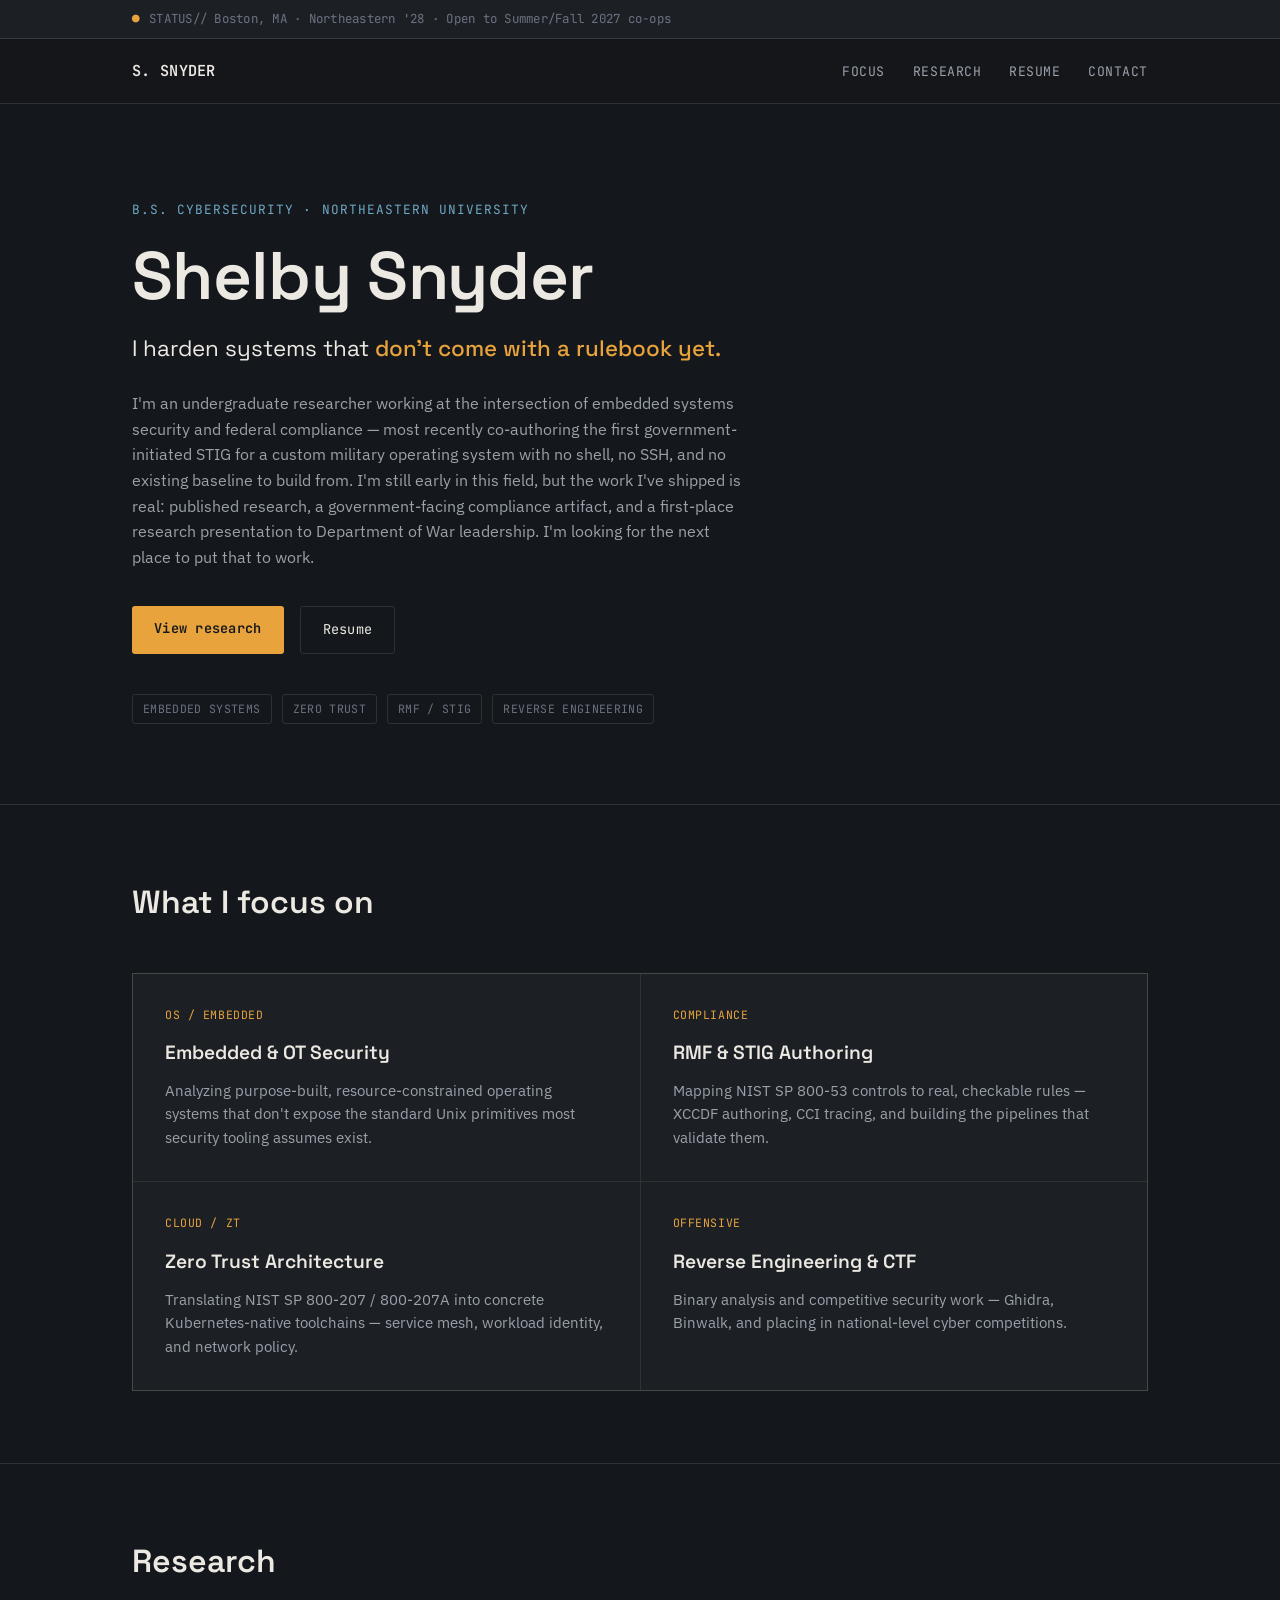
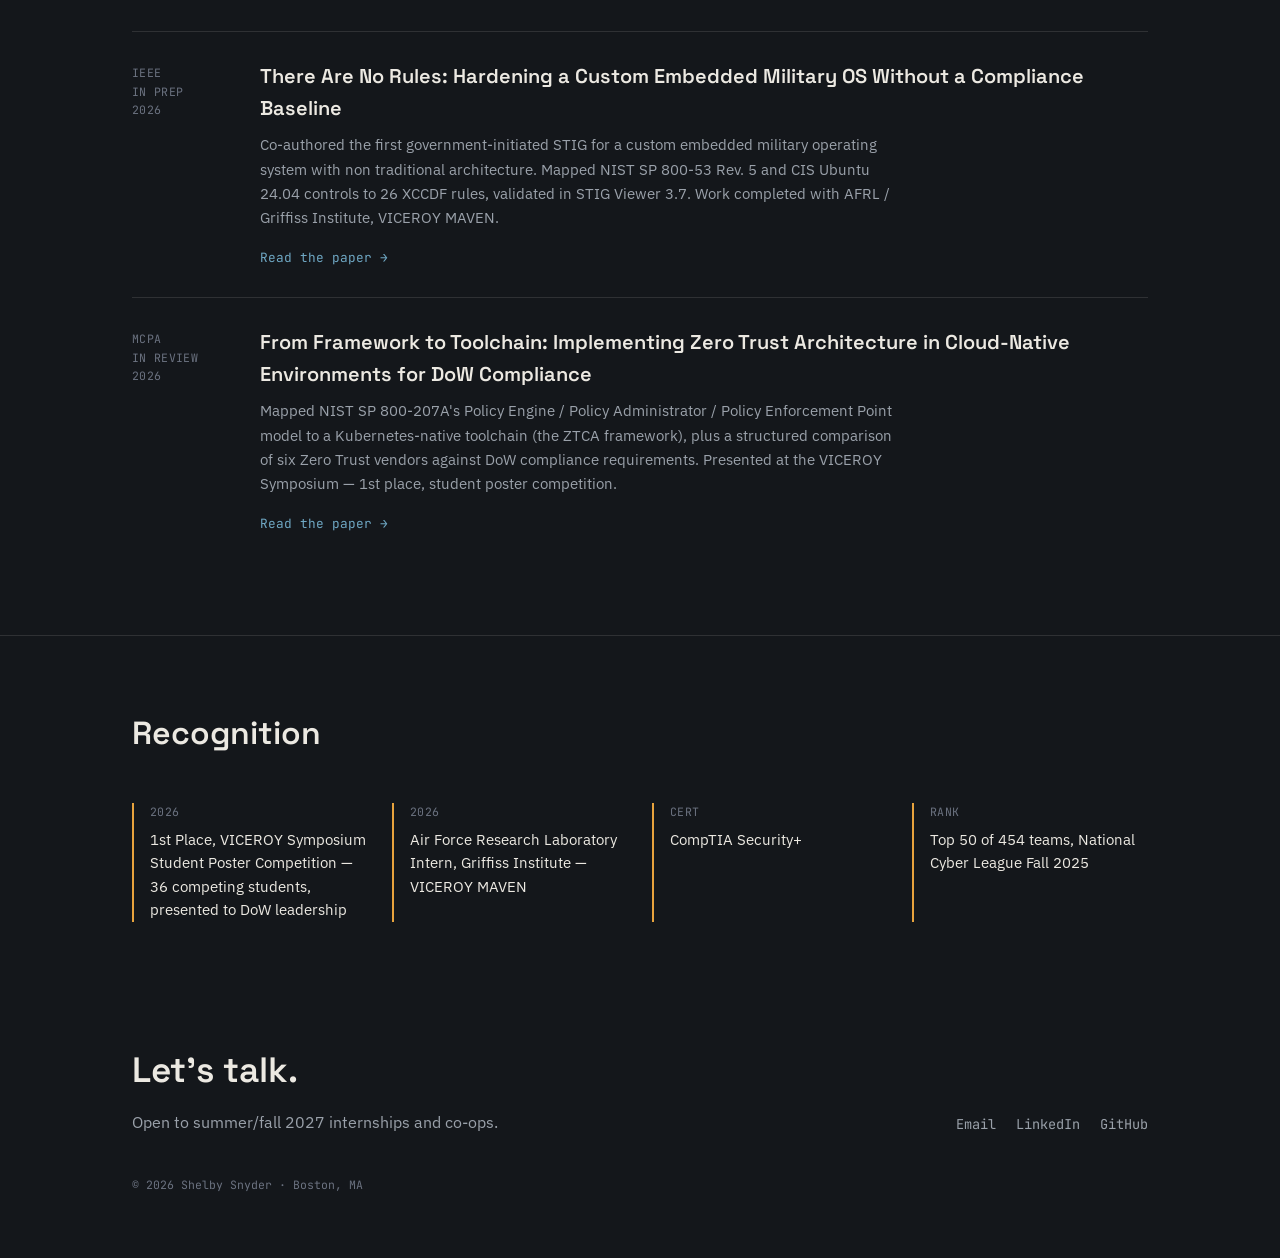
==== index.html @ 1edb845c "moving" ====
<!DOCTYPE html>
<html lang="en">
<head>
<meta charset="UTF-8" />
<meta name="viewport" content="width=device-width, initial-scale=1.0" />
<title>Shelby Snyder — Cybersecurity</title>
<meta name="description" content="Shelby Snyder — cybersecurity undergraduate researcher focused on embedded systems security, compliance frameworks, and Zero Trust architecture." />
<link rel="preconnect" href="https://fonts.googleapis.com">
<link rel="preconnect" href="https://fonts.gstatic.com" crossorigin>
<link href="https://fonts.googleapis.com/css2?family=Space+Grotesk:wght@400;500;600;700&family=IBM+Plex+Sans:wght@400;500;600&family=JetBrains+Mono:wght@400;500;600&display=swap" rel="stylesheet">
<style>
  :root {
    --bg: #14171B;
    --bg-panel: #1C2025;
    --bg-panel-2: #21262C;
    --text: #ECE9E2;
    --text-dim: #9AA1AA;
    --text-faint: #6B7280;
    --amber: #E8A33D;
    --blue: #6FA8C4;
    --line: rgba(236, 233, 226, 0.12);
    --font-display: 'Space Grotesk', sans-serif;
    --font-body: 'IBM Plex Sans', sans-serif;
    --font-mono: 'JetBrains Mono', monospace;
  }

  * { margin: 0; padding: 0; box-sizing: border-box; }

  html { scroll-behavior: smooth; }

  body {
    background: var(--bg);
    color: var(--text);
    font-family: var(--font-body);
    line-height: 1.6;
    -webkit-font-smoothing: antialiased;
  }

  a { color: inherit; text-decoration: none; }

  :focus-visible {
    outline: 2px solid var(--amber);
    outline-offset: 3px;
  }

  .wrap {
    max-width: 1080px;
    margin: 0 auto;
    padding: 0 32px;
  }

  /* ---------- NAV ---------- */
  header {
    position: sticky;
    top: 0;
    z-index: 10;
    background: rgba(20, 23, 27, 0.9);
    backdrop-filter: blur(8px);
    border-bottom: 1px solid var(--line);
  }

  nav.wrap {
    display: flex;
    justify-content: space-between;
    align-items: center;
    padding-top: 20px;
    padding-bottom: 20px;
    flex-wrap: wrap;
    gap: 12px;
  }

  .logo {
    font-family: var(--font-mono);
    font-size: 0.95rem;
    font-weight: 600;
    letter-spacing: 0.02em;
  }

  .nav-links {
    display: flex;
    gap: 28px;
    list-style: none;
    font-family: var(--font-mono);
    font-size: 0.82rem;
    letter-spacing: 0.04em;
    text-transform: uppercase;
  }

  .nav-links a {
    color: var(--text-dim);
    transition: color 0.15s ease;
  }

  .nav-links a:hover { color: var(--amber); }

  /* ---------- STATUS STRIP ---------- */
  .status-strip {
    background: var(--bg-panel);
    border-bottom: 1px solid var(--line);
    font-family: var(--font-mono);
    font-size: 0.78rem;
    color: var(--text-faint);
    letter-spacing: 0.02em;
  }

  .status-strip .wrap {
    padding-top: 9px;
    padding-bottom: 9px;
    display: flex;
    align-items: center;
    gap: 10px;
    flex-wrap: wrap;
  }

  .status-strip .dot {
    color: var(--amber);
    animation: blink 2.4s step-start infinite;
  }

  @media (prefers-reduced-motion: reduce) {
    .status-strip .dot { animation: none; }
    html { scroll-behavior: auto; }
  }

  @keyframes blink {
    50% { opacity: 0.25; }
  }

  /* ---------- HERO ---------- */
  .hero {
    padding: 96px 0 80px;
    border-bottom: 1px solid var(--line);
  }

  .eyebrow {
    font-family: var(--font-mono);
    font-size: 0.8rem;
    color: var(--blue);
    letter-spacing: 0.08em;
    text-transform: uppercase;
    margin-bottom: 20px;
  }

  h1 {
    font-family: var(--font-display);
    font-size: clamp(2.6rem, 6vw, 4.2rem);
    font-weight: 600;
    line-height: 1.05;
    letter-spacing: -0.01em;
    margin-bottom: 20px;
  }

  .thesis {
    font-family: var(--font-display);
    font-size: clamp(1.15rem, 2vw, 1.4rem);
    color: var(--text);
    font-weight: 400;
    max-width: 640px;
    margin-bottom: 24px;
  }

  .thesis strong {
    color: var(--amber);
    font-weight: 500;
  }

  .bio {
    max-width: 620px;
    color: var(--text-dim);
    font-size: 1rem;
    margin-bottom: 36px;
  }

  .cta-row {
    display: flex;
    gap: 16px;
    flex-wrap: wrap;
    margin-bottom: 40px;
  }

  .btn {
    font-family: var(--font-mono);
    font-size: 0.85rem;
    letter-spacing: 0.02em;
    padding: 12px 22px;
    border-radius: 3px;
    transition: all 0.15s ease;
    display: inline-block;
  }

  .btn-primary {
    background: var(--amber);
    color: #14171B;
    font-weight: 600;
  }

  .btn-primary:hover { background: #f0b558; }

  .btn-secondary {
    border: 1px solid var(--line);
    color: var(--text);
  }

  .btn-secondary:hover { border-color: var(--blue); color: var(--blue); }

  .tag-row {
    display: flex;
    gap: 10px;
    flex-wrap: wrap;
  }

  .tag {
    font-family: var(--font-mono);
    font-size: 0.72rem;
    letter-spacing: 0.03em;
    color: var(--text-faint);
    border: 1px solid var(--line);
    padding: 5px 10px;
    border-radius: 3px;
    text-transform: uppercase;
  }

  /* ---------- SECTION HEADERS ---------- */
  section { padding: 72px 0; border-bottom: 1px solid var(--line); }
  section:last-of-type { border-bottom: none; }

  .section-head {
    margin-bottom: 44px;
  }

  .section-head h2 {
    font-family: var(--font-display);
    font-size: clamp(1.5rem, 3vw, 2rem);
    font-weight: 600;
  }

  /* ---------- FOCUS GRID ---------- */
  .focus-grid {
    display: grid;
    grid-template-columns: repeat(2, 1fr);
    gap: 1px;
    background: var(--line);
    border: 1px solid var(--line);
  }

  .focus-card {
    background: var(--bg-panel);
    padding: 32px;
    opacity: 0;
    transform: translateY(12px);
    transition: opacity 0.5s ease, transform 0.5s ease;
  }

  .focus-card.visible { opacity: 1; transform: translateY(0); }

  .focus-tag {
    font-family: var(--font-mono);
    font-size: 0.72rem;
    color: var(--amber);
    letter-spacing: 0.05em;
    margin-bottom: 14px;
    display: block;
  }

  .focus-card h3 {
    font-family: var(--font-display);
    font-size: 1.2rem;
    font-weight: 600;
    margin-bottom: 10px;
  }

  .focus-card p {
    color: var(--text-dim);
    font-size: 0.92rem;
  }

  /* ---------- RESEARCH ---------- */
  .research-item {
    display: grid;
    grid-template-columns: 100px 1fr;
    gap: 28px;
    padding: 28px 0;
    border-top: 1px solid var(--line);
    opacity: 0;
    transform: translateY(12px);
    transition: opacity 0.5s ease, transform 0.5s ease;
  }

  .research-item.visible { opacity: 1; transform: translateY(0); }

  .research-item:first-of-type { border-top: none; }

  .research-meta {
    font-family: var(--font-mono);
    font-size: 0.72rem;
    color: var(--text-faint);
    letter-spacing: 0.03em;
    padding-top: 4px;
  }

  .research-body h3 {
    font-family: var(--font-display);
    font-size: 1.25rem;
    font-weight: 600;
    margin-bottom: 8px;
  }

  .research-body p {
    color: var(--text-dim);
    font-size: 0.95rem;
    max-width: 640px;
    margin-bottom: 14px;
  }

  .research-link {
    font-family: var(--font-mono);
    font-size: 0.8rem;
    color: var(--blue);
    border-bottom: 1px solid transparent;
  }

  .research-link:hover { border-bottom-color: var(--blue); }

  /* ---------- RECOGNITION STRIP ---------- */
  .recognition {
    display: grid;
    grid-template-columns: repeat(4, 1fr);
    gap: 24px;
  }

  .rec-item {
    border-left: 2px solid var(--amber);
    padding-left: 16px;
  }

  .rec-item .num {
    font-family: var(--font-mono);
    font-size: 0.72rem;
    color: var(--text-faint);
    text-transform: uppercase;
    letter-spacing: 0.03em;
    margin-bottom: 6px;
    display: block;
  }

  .rec-item p {
    font-size: 0.92rem;
    color: var(--text);
  }

  /* ---------- FOOTER ---------- */
  footer {
    padding: 48px 0 64px;
  }

  .footer-row {
    display: flex;
    justify-content: space-between;
    align-items: flex-end;
    flex-wrap: wrap;
    gap: 24px;
  }

  footer h2 {
    font-family: var(--font-display);
    font-size: clamp(1.6rem, 3vw, 2.2rem);
    font-weight: 600;
    margin-bottom: 12px;
  }

  .footer-links {
    display: flex;
    gap: 20px;
    font-family: var(--font-mono);
    font-size: 0.85rem;
  }

  .footer-links a { color: var(--text-dim); }
  .footer-links a:hover { color: var(--amber); }

  .footer-note {
    font-family: var(--font-mono);
    font-size: 0.72rem;
    color: var(--text-faint);
    margin-top: 40px;
  }

  /* ---------- RESPONSIVE ---------- */
  @media (max-width: 720px) {
    .focus-grid { grid-template-columns: 1fr; }
    .recognition { grid-template-columns: repeat(2, 1fr); }
    .research-item { grid-template-columns: 1fr; gap: 8px; }
    nav.wrap { justify-content: center; text-align: center; }
    .footer-row { flex-direction: column; align-items: flex-start; }
  }

  @media (max-width: 480px) {
    .recognition { grid-template-columns: 1fr; }
  }
</style>
</head>
<body>

<header>
  <div class="status-strip">
    <div class="wrap">
      <span class="dot">●</span>
      <span>STATUS// Boston, MA · Northeastern '28 · Open to Summer/Fall 2027 co-ops</span>
    </div>
  </div>
  <nav class="wrap">
    <a class="logo" href="#top">S. SNYDER</a>
    <ul class="nav-links">
      <li><a href="#focus">Focus</a></li>
      <li><a href="#research">Research</a></li>
      <li><a href="resume.html">Resume</a></li>
      <li><a href="#contact">Contact</a></li>
    </ul>
  </nav>
</header>

<main>
  <section class="hero" id="top">
    <div class="wrap">
      <div class="eyebrow">B.S. Cybersecurity · Northeastern University</div>
      <h1>Shelby Snyder</h1>
      <p class="thesis">I harden systems that <strong>don't come with a rulebook yet.</strong></p>
      <p class="bio">
        I'm an undergraduate researcher working at the intersection of embedded systems security
        and federal compliance — most recently co-authoring the first government-initiated STIG
        for a custom military operating system with no shell, no SSH, and no existing baseline to
        build from. I'm still early in this field, but the work I've shipped is real: published
        research, a government-facing compliance artifact, and a first-place research presentation
        to Department of War leadership. I'm looking for the next place to put that to work.
      </p>
      <div class="cta-row">
        <a class="btn btn-primary" href="#research">View research</a>
        <a class="btn btn-secondary" href="resume.html">Resume</a>
      </div>
      <div class="tag-row">
        <span class="tag">Embedded Systems</span>
        <span class="tag">Zero Trust</span>
        <span class="tag">RMF / STIG</span>
        <span class="tag">Reverse Engineering</span>
      </div>
    </div>
  </section>

  <section id="focus">
    <div class="wrap">
      <div class="section-head">
        <h2>What I focus on</h2>
      </div>
      <div class="focus-grid">
        <div class="focus-card">
          <span class="focus-tag">OS / EMBEDDED</span>
          <h3>Embedded &amp; OT Security</h3>
          <p>Analyzing purpose-built, resource-constrained operating systems that don't expose
          the standard Unix primitives most security tooling assumes exist.</p>
        </div>
        <div class="focus-card">
          <span class="focus-tag">COMPLIANCE</span>
          <h3>RMF &amp; STIG Authoring</h3>
          <p>Mapping NIST SP 800-53 controls to real, checkable rules — XCCDF authoring,
          CCI tracing, and building the pipelines that validate them.</p>
        </div>
        <div class="focus-card">
          <span class="focus-tag">CLOUD / ZT</span>
          <h3>Zero Trust Architecture</h3>
          <p>Translating NIST SP 800-207 / 800-207A into concrete Kubernetes-native
          toolchains — service mesh, workload identity, and network policy.</p>
        </div>
        <div class="focus-card">
          <span class="focus-tag">OFFENSIVE</span>
          <h3>Reverse Engineering &amp; CTF</h3>
          <p>Binary analysis and competitive security work — Ghidra, Binwalk, and
          placing in national-level cyber competitions.</p>
        </div>
      </div>
    </div>
  </section>

  <section id="research">
    <div class="wrap">
      <div class="section-head">
        <h2>Research</h2>
      </div>

      <div class="research-item">
        <div class="research-meta">IEEE<br/>IN PREP<br/>2026</div>
        <div class="research-body">
          <h3>There Are No Rules: Hardening a Custom Embedded Military OS Without a Compliance Baseline</h3>
          <p>Co-authored the first government-initiated STIG for a custom embedded
          military operating system with non traditional architecture. Mapped NIST SP
          800-53 Rev. 5 and CIS Ubuntu 24.04 controls to 26 XCCDF rules, validated in STIG
          Viewer 3.7. Work completed with AFRL / Griffiss Institute, VICEROY MAVEN.</p>
          <a class="research-link" href="#">Read the paper →</a>
        </div>
      </div>

      <div class="research-item">
        <div class="research-meta">MCPA<br/>IN REVIEW<br/>2026</div>
        <div class="research-body">
          <h3>From Framework to Toolchain: Implementing Zero Trust Architecture in Cloud-Native Environments for DoW Compliance</h3>
          <p>Mapped NIST SP 800-207A's Policy Engine / Policy Administrator / Policy Enforcement
          Point model to a Kubernetes-native toolchain (the ZTCA framework), plus a structured
          comparison of six Zero Trust vendors against DoW compliance requirements. Presented
          at the VICEROY Symposium — 1st place, student poster competition.</p>
          <a class="research-link" href="#">Read the paper →</a>
        </div>
      </div>
    </div>
  </section>

  <section id="recognition">
    <div class="wrap">
      <div class="section-head">
        <h2>Recognition</h2>
      </div>
      <div class="recognition">
        <div class="rec-item">
          <span class="num">2026</span>
          <p>1st Place, VICEROY Symposium Student Poster Competition — 36 competing students, presented to DoW leadership</p>
        </div>
        <div class="rec-item">
          <span class="num">2026</span>
          <p>Air Force Research Laboratory Intern, Griffiss Institute — VICEROY MAVEN</p>
        </div>
        <div class="rec-item">
          <span class="num">CERT</span>
          <p>CompTIA Security+</p>
        </div>
        <div class="rec-item">
          <span class="num">RANK</span>
          <p>Top 50 of 454 teams, National Cyber League Fall 2025</p>
        </div>
      </div>
    </div>
  </section>
</main>

<footer id="contact">
  <div class="wrap">
    <div class="footer-row">
      <div>
        <h2>Let's talk.</h2>
        <p style="color: var(--text-dim);">Open to summer/fall 2027 internships and co-ops.</p>
      </div>
      <div class="footer-links">
        <a href="mailto:shelbychsnyder@gmail.com">Email</a>
        <a href="https://www.linkedin.com/in/shelbycsnyder" target="_blank" rel="noopener">LinkedIn</a>
        <a href="#">GitHub</a>
      </div>
    </div>
    <p class="footer-note">© 2026 Shelby Snyder · Boston, MA</p>
  </div>
</footer>

<script>
  // Scroll-reveal for focus cards and research items
  const revealEls = document.querySelectorAll('.focus-card, .research-item');
  const prefersReducedMotion = window.matchMedia('(prefers-reduced-motion: reduce)').matches;

  if (prefersReducedMotion) {
    revealEls.forEach(el => el.classList.add('visible'));
  } else {
    const observer = new IntersectionObserver((entries) => {
      entries.forEach(entry => {
        if (entry.isIntersecting) {
          entry.target.classList.add('visible');
          observer.unobserve(entry.target);
        }
      });
    }, { threshold: 0.15 });

    revealEls.forEach(el => observer.observe(el));
  }
</script>

</body>
</html>
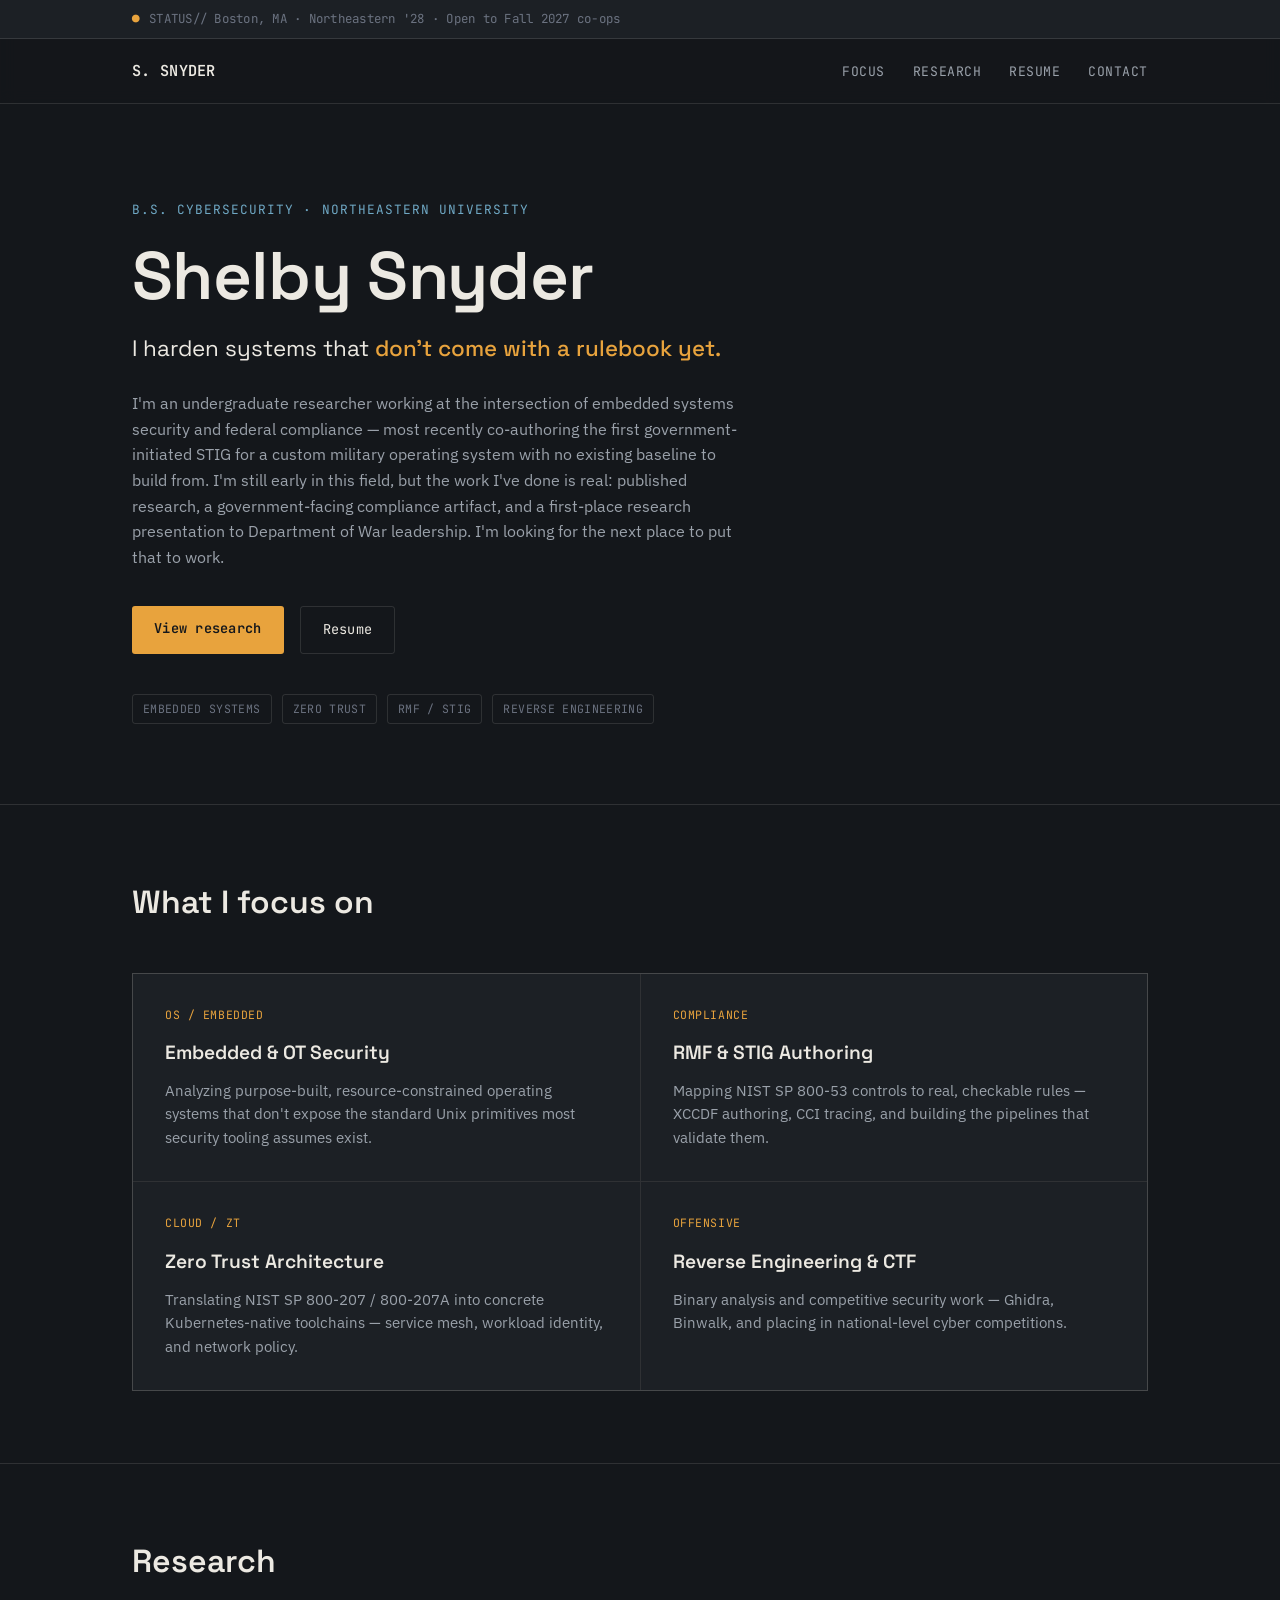
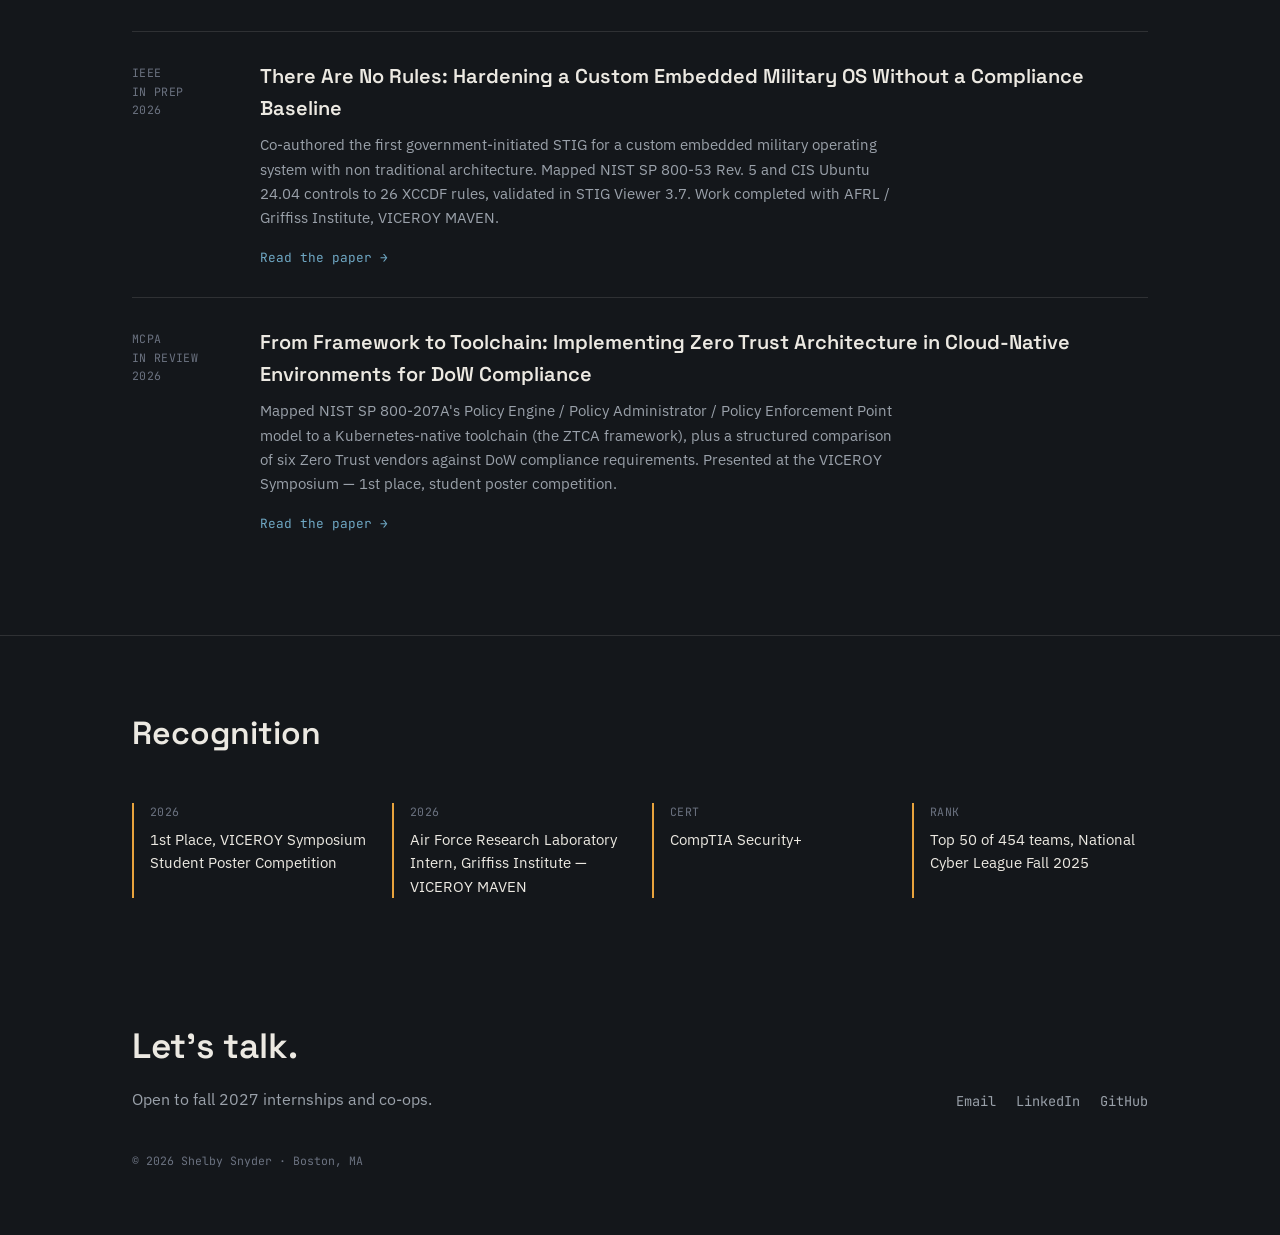
==== commit 8e57ed5c: "editing" ====
--- a/index.html
+++ b/index.html
@@ -405,7 +405,7 @@
   <div class="status-strip">
     <div class="wrap">
       <span class="dot">●</span>
-      <span>STATUS// Boston, MA · Northeastern '28 · Open to Summer/Fall 2027 co-ops</span>
+      <span>STATUS// Boston, MA · Northeastern '28 · Open to Fall 2027 co-ops</span>
     </div>
   </div>
   <nav class="wrap">
@@ -428,8 +428,8 @@
       <p class="bio">
         I'm an undergraduate researcher working at the intersection of embedded systems security
         and federal compliance — most recently co-authoring the first government-initiated STIG
-        for a custom military operating system with no shell, no SSH, and no existing baseline to
-        build from. I'm still early in this field, but the work I've shipped is real: published
+        for a custom military operating system with no existing baseline to
+        build from. I'm still early in this field, but the work I've done is real: published
         research, a government-facing compliance artifact, and a first-place research presentation
         to Department of War leadership. I'm looking for the next place to put that to work.
       </p>
@@ -520,7 +520,7 @@
       <div class="recognition">
         <div class="rec-item">
           <span class="num">2026</span>
-          <p>1st Place, VICEROY Symposium Student Poster Competition — 36 competing students, presented to DoW leadership</p>
+          <p>1st Place, VICEROY Symposium Student Poster Competition</p>
         </div>
         <div class="rec-item">
           <span class="num">2026</span>
@@ -544,7 +544,7 @@
     <div class="footer-row">
       <div>
         <h2>Let's talk.</h2>
-        <p style="color: var(--text-dim);">Open to summer/fall 2027 internships and co-ops.</p>
+        <p style="color: var(--text-dim);">Open to fall 2027 internships and co-ops.</p>
       </div>
       <div class="footer-links">
         <a href="mailto:shelbychsnyder@gmail.com">Email</a>
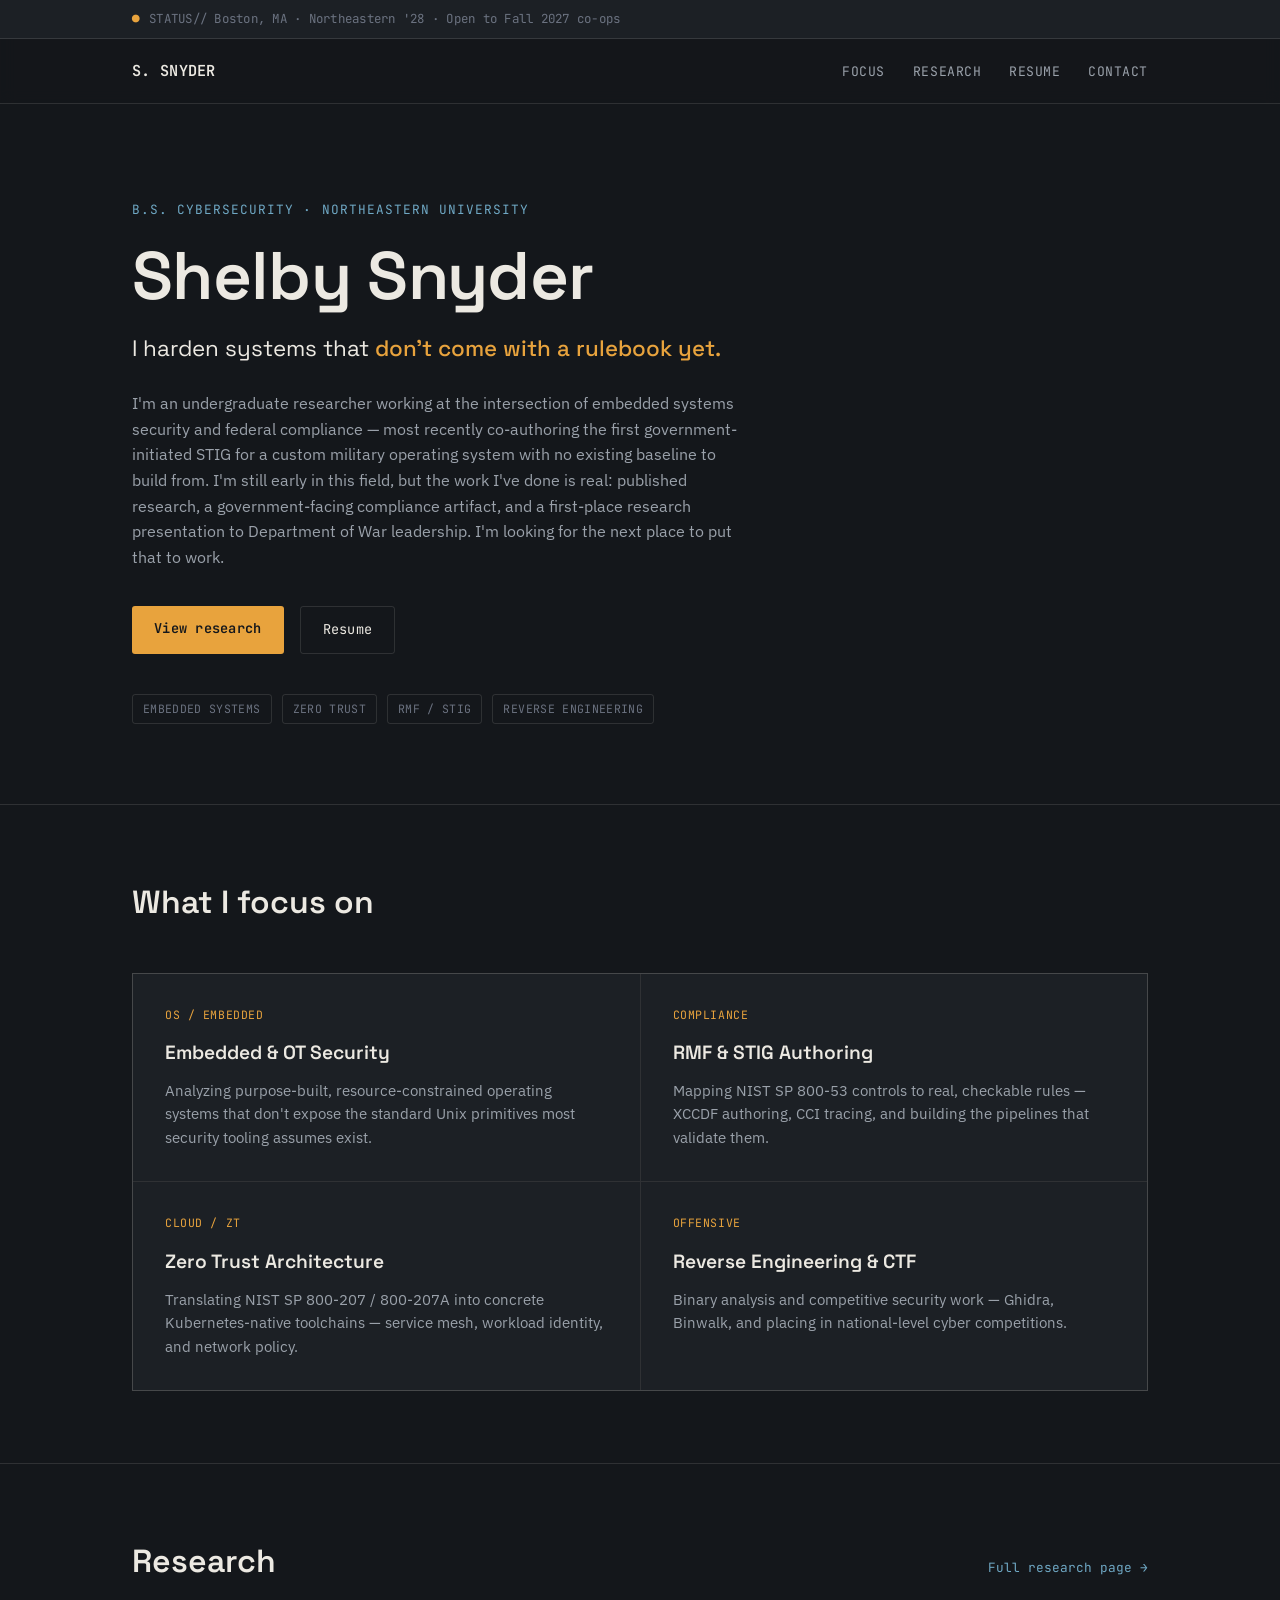
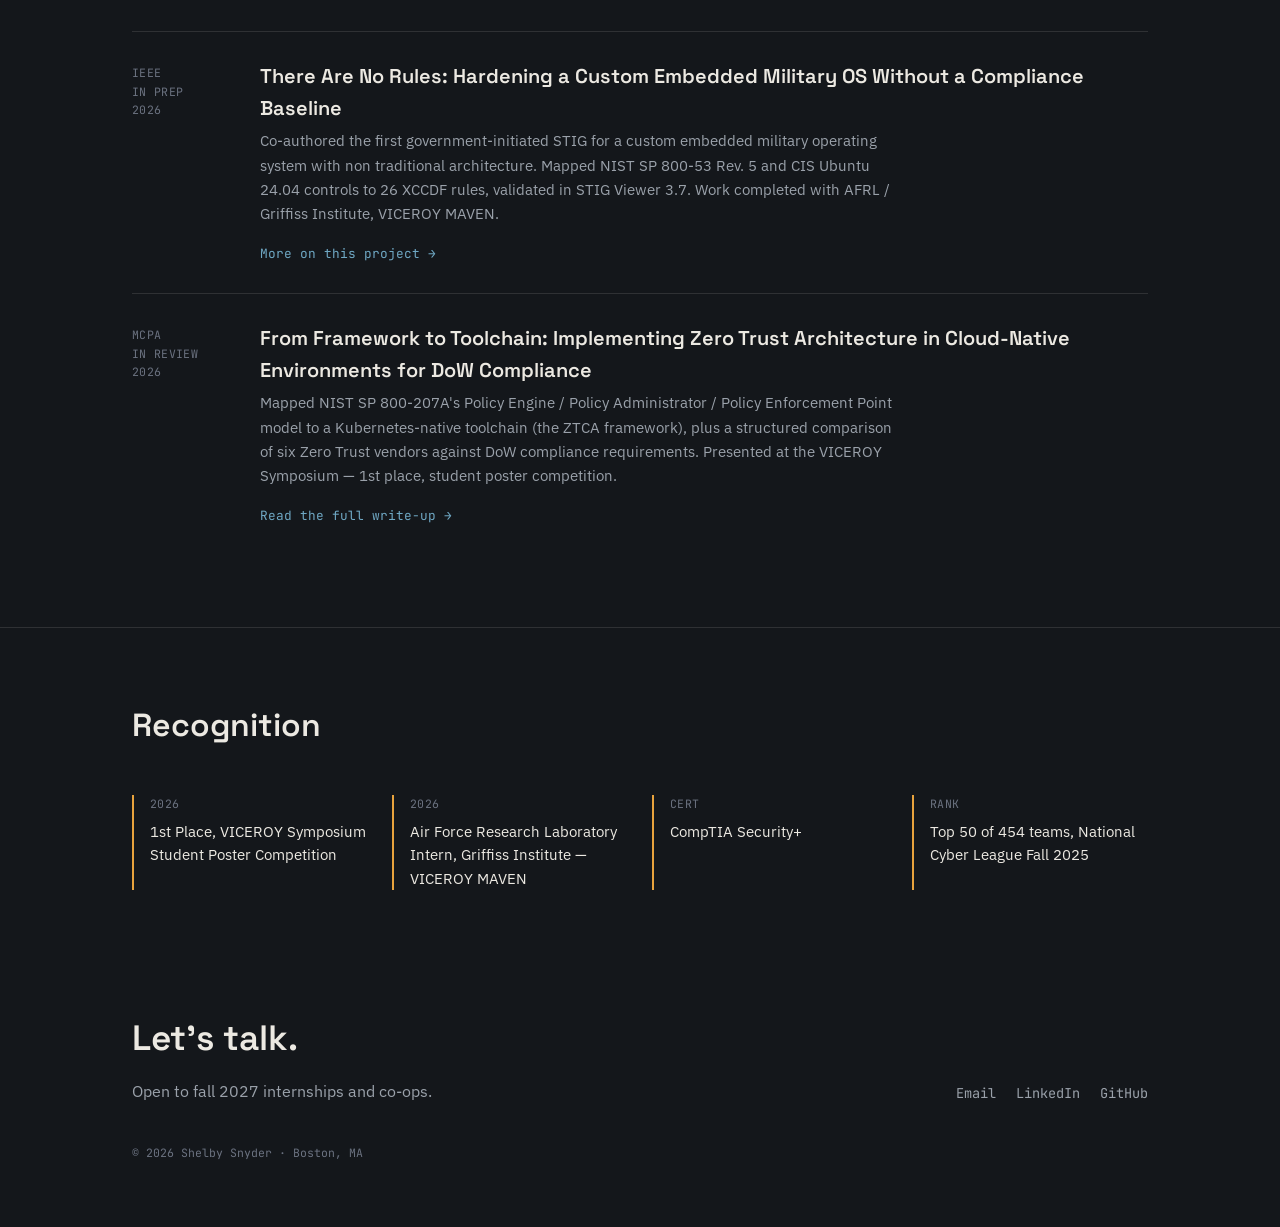
==== commit 126badf9: "Research" ====
--- a/index.html
+++ b/index.html
@@ -8,396 +8,7 @@
 <link rel="preconnect" href="https://fonts.googleapis.com">
 <link rel="preconnect" href="https://fonts.gstatic.com" crossorigin>
 <link href="https://fonts.googleapis.com/css2?family=Space+Grotesk:wght@400;500;600;700&family=IBM+Plex+Sans:wght@400;500;600&family=JetBrains+Mono:wght@400;500;600&display=swap" rel="stylesheet">
-<style>
-  :root {
-    --bg: #14171B;
-    --bg-panel: #1C2025;
-    --bg-panel-2: #21262C;
-    --text: #ECE9E2;
-    --text-dim: #9AA1AA;
-    --text-faint: #6B7280;
-    --amber: #E8A33D;
-    --blue: #6FA8C4;
-    --line: rgba(236, 233, 226, 0.12);
-    --font-display: 'Space Grotesk', sans-serif;
-    --font-body: 'IBM Plex Sans', sans-serif;
-    --font-mono: 'JetBrains Mono', monospace;
-  }
-
-  * { margin: 0; padding: 0; box-sizing: border-box; }
-
-  html { scroll-behavior: smooth; }
-
-  body {
-    background: var(--bg);
-    color: var(--text);
-    font-family: var(--font-body);
-    line-height: 1.6;
-    -webkit-font-smoothing: antialiased;
-  }
-
-  a { color: inherit; text-decoration: none; }
-
-  :focus-visible {
-    outline: 2px solid var(--amber);
-    outline-offset: 3px;
-  }
-
-  .wrap {
-    max-width: 1080px;
-    margin: 0 auto;
-    padding: 0 32px;
-  }
-
-  /* ---------- NAV ---------- */
-  header {
-    position: sticky;
-    top: 0;
-    z-index: 10;
-    background: rgba(20, 23, 27, 0.9);
-    backdrop-filter: blur(8px);
-    border-bottom: 1px solid var(--line);
-  }
-
-  nav.wrap {
-    display: flex;
-    justify-content: space-between;
-    align-items: center;
-    padding-top: 20px;
-    padding-bottom: 20px;
-    flex-wrap: wrap;
-    gap: 12px;
-  }
-
-  .logo {
-    font-family: var(--font-mono);
-    font-size: 0.95rem;
-    font-weight: 600;
-    letter-spacing: 0.02em;
-  }
-
-  .nav-links {
-    display: flex;
-    gap: 28px;
-    list-style: none;
-    font-family: var(--font-mono);
-    font-size: 0.82rem;
-    letter-spacing: 0.04em;
-    text-transform: uppercase;
-  }
-
-  .nav-links a {
-    color: var(--text-dim);
-    transition: color 0.15s ease;
-  }
-
-  .nav-links a:hover { color: var(--amber); }
-
-  /* ---------- STATUS STRIP ---------- */
-  .status-strip {
-    background: var(--bg-panel);
-    border-bottom: 1px solid var(--line);
-    font-family: var(--font-mono);
-    font-size: 0.78rem;
-    color: var(--text-faint);
-    letter-spacing: 0.02em;
-  }
-
-  .status-strip .wrap {
-    padding-top: 9px;
-    padding-bottom: 9px;
-    display: flex;
-    align-items: center;
-    gap: 10px;
-    flex-wrap: wrap;
-  }
-
-  .status-strip .dot {
-    color: var(--amber);
-    animation: blink 2.4s step-start infinite;
-  }
-
-  @media (prefers-reduced-motion: reduce) {
-    .status-strip .dot { animation: none; }
-    html { scroll-behavior: auto; }
-  }
-
-  @keyframes blink {
-    50% { opacity: 0.25; }
-  }
-
-  /* ---------- HERO ---------- */
-  .hero {
-    padding: 96px 0 80px;
-    border-bottom: 1px solid var(--line);
-  }
-
-  .eyebrow {
-    font-family: var(--font-mono);
-    font-size: 0.8rem;
-    color: var(--blue);
-    letter-spacing: 0.08em;
-    text-transform: uppercase;
-    margin-bottom: 20px;
-  }
-
-  h1 {
-    font-family: var(--font-display);
-    font-size: clamp(2.6rem, 6vw, 4.2rem);
-    font-weight: 600;
-    line-height: 1.05;
-    letter-spacing: -0.01em;
-    margin-bottom: 20px;
-  }
-
-  .thesis {
-    font-family: var(--font-display);
-    font-size: clamp(1.15rem, 2vw, 1.4rem);
-    color: var(--text);
-    font-weight: 400;
-    max-width: 640px;
-    margin-bottom: 24px;
-  }
-
-  .thesis strong {
-    color: var(--amber);
-    font-weight: 500;
-  }
-
-  .bio {
-    max-width: 620px;
-    color: var(--text-dim);
-    font-size: 1rem;
-    margin-bottom: 36px;
-  }
-
-  .cta-row {
-    display: flex;
-    gap: 16px;
-    flex-wrap: wrap;
-    margin-bottom: 40px;
-  }
-
-  .btn {
-    font-family: var(--font-mono);
-    font-size: 0.85rem;
-    letter-spacing: 0.02em;
-    padding: 12px 22px;
-    border-radius: 3px;
-    transition: all 0.15s ease;
-    display: inline-block;
-  }
-
-  .btn-primary {
-    background: var(--amber);
-    color: #14171B;
-    font-weight: 600;
-  }
-
-  .btn-primary:hover { background: #f0b558; }
-
-  .btn-secondary {
-    border: 1px solid var(--line);
-    color: var(--text);
-  }
-
-  .btn-secondary:hover { border-color: var(--blue); color: var(--blue); }
-
-  .tag-row {
-    display: flex;
-    gap: 10px;
-    flex-wrap: wrap;
-  }
-
-  .tag {
-    font-family: var(--font-mono);
-    font-size: 0.72rem;
-    letter-spacing: 0.03em;
-    color: var(--text-faint);
-    border: 1px solid var(--line);
-    padding: 5px 10px;
-    border-radius: 3px;
-    text-transform: uppercase;
-  }
-
-  /* ---------- SECTION HEADERS ---------- */
-  section { padding: 72px 0; border-bottom: 1px solid var(--line); }
-  section:last-of-type { border-bottom: none; }
-
-  .section-head {
-    margin-bottom: 44px;
-  }
-
-  .section-head h2 {
-    font-family: var(--font-display);
-    font-size: clamp(1.5rem, 3vw, 2rem);
-    font-weight: 600;
-  }
-
-  /* ---------- FOCUS GRID ---------- */
-  .focus-grid {
-    display: grid;
-    grid-template-columns: repeat(2, 1fr);
-    gap: 1px;
-    background: var(--line);
-    border: 1px solid var(--line);
-  }
-
-  .focus-card {
-    background: var(--bg-panel);
-    padding: 32px;
-    opacity: 0;
-    transform: translateY(12px);
-    transition: opacity 0.5s ease, transform 0.5s ease;
-  }
-
-  .focus-card.visible { opacity: 1; transform: translateY(0); }
-
-  .focus-tag {
-    font-family: var(--font-mono);
-    font-size: 0.72rem;
-    color: var(--amber);
-    letter-spacing: 0.05em;
-    margin-bottom: 14px;
-    display: block;
-  }
-
-  .focus-card h3 {
-    font-family: var(--font-display);
-    font-size: 1.2rem;
-    font-weight: 600;
-    margin-bottom: 10px;
-  }
-
-  .focus-card p {
-    color: var(--text-dim);
-    font-size: 0.92rem;
-  }
-
-  /* ---------- RESEARCH ---------- */
-  .research-item {
-    display: grid;
-    grid-template-columns: 100px 1fr;
-    gap: 28px;
-    padding: 28px 0;
-    border-top: 1px solid var(--line);
-    opacity: 0;
-    transform: translateY(12px);
-    transition: opacity 0.5s ease, transform 0.5s ease;
-  }
-
-  .research-item.visible { opacity: 1; transform: translateY(0); }
-
-  .research-item:first-of-type { border-top: none; }
-
-  .research-meta {
-    font-family: var(--font-mono);
-    font-size: 0.72rem;
-    color: var(--text-faint);
-    letter-spacing: 0.03em;
-    padding-top: 4px;
-  }
-
-  .research-body h3 {
-    font-family: var(--font-display);
-    font-size: 1.25rem;
-    font-weight: 600;
-    margin-bottom: 8px;
-  }
-
-  .research-body p {
-    color: var(--text-dim);
-    font-size: 0.95rem;
-    max-width: 640px;
-    margin-bottom: 14px;
-  }
-
-  .research-link {
-    font-family: var(--font-mono);
-    font-size: 0.8rem;
-    color: var(--blue);
-    border-bottom: 1px solid transparent;
-  }
-
-  .research-link:hover { border-bottom-color: var(--blue); }
-
-  /* ---------- RECOGNITION STRIP ---------- */
-  .recognition {
-    display: grid;
-    grid-template-columns: repeat(4, 1fr);
-    gap: 24px;
-  }
-
-  .rec-item {
-    border-left: 2px solid var(--amber);
-    padding-left: 16px;
-  }
-
-  .rec-item .num {
-    font-family: var(--font-mono);
-    font-size: 0.72rem;
-    color: var(--text-faint);
-    text-transform: uppercase;
-    letter-spacing: 0.03em;
-    margin-bottom: 6px;
-    display: block;
-  }
-
-  .rec-item p {
-    font-size: 0.92rem;
-    color: var(--text);
-  }
-
-  /* ---------- FOOTER ---------- */
-  footer {
-    padding: 48px 0 64px;
-  }
-
-  .footer-row {
-    display: flex;
-    justify-content: space-between;
-    align-items: flex-end;
-    flex-wrap: wrap;
-    gap: 24px;
-  }
-
-  footer h2 {
-    font-family: var(--font-display);
-    font-size: clamp(1.6rem, 3vw, 2.2rem);
-    font-weight: 600;
-    margin-bottom: 12px;
-  }
-
-  .footer-links {
-    display: flex;
-    gap: 20px;
-    font-family: var(--font-mono);
-    font-size: 0.85rem;
-  }
-
-  .footer-links a { color: var(--text-dim); }
-  .footer-links a:hover { color: var(--amber); }
-
-  .footer-note {
-    font-family: var(--font-mono);
-    font-size: 0.72rem;
-    color: var(--text-faint);
-    margin-top: 40px;
-  }
-
-  /* ---------- RESPONSIVE ---------- */
-  @media (max-width: 720px) {
-    .focus-grid { grid-template-columns: 1fr; }
-    .recognition { grid-template-columns: repeat(2, 1fr); }
-    .research-item { grid-template-columns: 1fr; gap: 8px; }
-    nav.wrap { justify-content: center; text-align: center; }
-    .footer-row { flex-direction: column; align-items: flex-start; }
-  }
-
-  @media (max-width: 480px) {
-    .recognition { grid-template-columns: 1fr; }
-  }
-</style>
+<link rel="stylesheet" href="css/style.css">
 </head>
 <body>
 
@@ -412,7 +23,7 @@
     <a class="logo" href="#top">S. SNYDER</a>
     <ul class="nav-links">
       <li><a href="#focus">Focus</a></li>
-      <li><a href="#research">Research</a></li>
+      <li><a href="research.html">Research</a></li>
       <li><a href="resume.html">Resume</a></li>
       <li><a href="#contact">Contact</a></li>
     </ul>
@@ -484,6 +95,7 @@
     <div class="wrap">
       <div class="section-head">
         <h2>Research</h2>
+        <span class="section-note"><a href="research.html" class="research-link">Full research page →</a></span>
       </div>
 
       <div class="research-item">
@@ -494,7 +106,7 @@
           military operating system with non traditional architecture. Mapped NIST SP
           800-53 Rev. 5 and CIS Ubuntu 24.04 controls to 26 XCCDF rules, validated in STIG
           Viewer 3.7. Work completed with AFRL / Griffiss Institute, VICEROY MAVEN.</p>
-          <a class="research-link" href="#">Read the paper →</a>
+          <a class="research-link" href="research.html#boltos">More on this project →</a>
         </div>
       </div>
 
@@ -506,7 +118,7 @@
           Point model to a Kubernetes-native toolchain (the ZTCA framework), plus a structured
           comparison of six Zero Trust vendors against DoW compliance requirements. Presented
           at the VICEROY Symposium — 1st place, student poster competition.</p>
-          <a class="research-link" href="#">Read the paper →</a>
+          <a class="research-link" href="research.html#ztca">Read the full write-up →</a>
         </div>
       </div>
     </div>
@@ -549,33 +161,13 @@
       <div class="footer-links">
         <a href="mailto:shelbychsnyder@gmail.com">Email</a>
         <a href="https://www.linkedin.com/in/shelbycsnyder" target="_blank" rel="noopener">LinkedIn</a>
-        <a href="#">GitHub</a>
+        <a href="https://github.com/snyder2406" target="_blank" rel="noopener">GitHub</a>
       </div>
     </div>
     <p class="footer-note">© 2026 Shelby Snyder · Boston, MA</p>
   </div>
 </footer>
 
-<script>
-  // Scroll-reveal for focus cards and research items
-  const revealEls = document.querySelectorAll('.focus-card, .research-item');
-  const prefersReducedMotion = window.matchMedia('(prefers-reduced-motion: reduce)').matches;
-
-  if (prefersReducedMotion) {
-    revealEls.forEach(el => el.classList.add('visible'));
-  } else {
-    const observer = new IntersectionObserver((entries) => {
-      entries.forEach(entry => {
-        if (entry.isIntersecting) {
-          entry.target.classList.add('visible');
-          observer.unobserve(entry.target);
-        }
-      });
-    }, { threshold: 0.15 });
-
-    revealEls.forEach(el => observer.observe(el));
-  }
-</script>
-
+<script src="js/main.js"></script>
 </body>
 </html>
--- a/css/style.css
+++ b/css/style.css
@@ -0,0 +1,456 @@
+:root {
+  --bg: #14171B;
+  --bg-panel: #1C2025;
+  --bg-panel-2: #21262C;
+  --text: #ECE9E2;
+  --text-dim: #9AA1AA;
+  --text-faint: #6B7280;
+  --amber: #E8A33D;
+  --blue: #6FA8C4;
+  --line: rgba(236, 233, 226, 0.12);
+  --font-display: 'Space Grotesk', sans-serif;
+  --font-body: 'IBM Plex Sans', sans-serif;
+  --font-mono: 'JetBrains Mono', monospace;
+}
+
+* { margin: 0; padding: 0; box-sizing: border-box; }
+
+html { scroll-behavior: smooth; }
+
+body {
+  background: var(--bg);
+  color: var(--text);
+  font-family: var(--font-body);
+  line-height: 1.6;
+  -webkit-font-smoothing: antialiased;
+}
+
+a { color: inherit; text-decoration: none; }
+
+:focus-visible {
+  outline: 2px solid var(--amber);
+  outline-offset: 3px;
+}
+
+.wrap {
+  max-width: 1080px;
+  margin: 0 auto;
+  padding: 0 32px;
+}
+
+/* ---------- NAV ---------- */
+header {
+  position: sticky;
+  top: 0;
+  z-index: 10;
+  background: rgba(20, 23, 27, 0.9);
+  backdrop-filter: blur(8px);
+  border-bottom: 1px solid var(--line);
+}
+
+nav.wrap {
+  display: flex;
+  justify-content: space-between;
+  align-items: center;
+  padding-top: 20px;
+  padding-bottom: 20px;
+  flex-wrap: wrap;
+  gap: 12px;
+}
+
+.logo {
+  font-family: var(--font-mono);
+  font-size: 0.95rem;
+  font-weight: 600;
+  letter-spacing: 0.02em;
+}
+
+.nav-links {
+  display: flex;
+  gap: 28px;
+  list-style: none;
+  font-family: var(--font-mono);
+  font-size: 0.82rem;
+  letter-spacing: 0.04em;
+  text-transform: uppercase;
+}
+
+.nav-links a {
+  color: var(--text-dim);
+  transition: color 0.15s ease;
+}
+
+.nav-links a.active,
+.nav-links a:hover { color: var(--amber); }
+
+/* ---------- STATUS STRIP ---------- */
+.status-strip {
+  background: var(--bg-panel);
+  border-bottom: 1px solid var(--line);
+  font-family: var(--font-mono);
+  font-size: 0.78rem;
+  color: var(--text-faint);
+  letter-spacing: 0.02em;
+}
+
+.status-strip .wrap {
+  padding-top: 9px;
+  padding-bottom: 9px;
+  display: flex;
+  align-items: center;
+  gap: 10px;
+  flex-wrap: wrap;
+}
+
+.status-strip .dot {
+  color: var(--amber);
+  animation: blink 2.4s step-start infinite;
+}
+
+@media (prefers-reduced-motion: reduce) {
+  .status-strip .dot { animation: none; }
+  html { scroll-behavior: auto; }
+}
+
+@keyframes blink {
+  50% { opacity: 0.25; }
+}
+
+/* ---------- HERO ---------- */
+.hero {
+  padding: 96px 0 80px;
+  border-bottom: 1px solid var(--line);
+}
+
+.hero.compact { padding: 72px 0 56px; }
+
+.eyebrow {
+  font-family: var(--font-mono);
+  font-size: 0.8rem;
+  color: var(--blue);
+  letter-spacing: 0.08em;
+  text-transform: uppercase;
+  margin-bottom: 20px;
+}
+
+h1 {
+  font-family: var(--font-display);
+  font-size: clamp(2.6rem, 6vw, 4.2rem);
+  font-weight: 600;
+  line-height: 1.05;
+  letter-spacing: -0.01em;
+  margin-bottom: 20px;
+}
+
+h1.smaller {
+  font-size: clamp(2rem, 4.5vw, 3rem);
+}
+
+.thesis {
+  font-family: var(--font-display);
+  font-size: clamp(1.15rem, 2vw, 1.4rem);
+  color: var(--text);
+  font-weight: 400;
+  max-width: 640px;
+  margin-bottom: 24px;
+}
+
+.thesis strong {
+  color: var(--amber);
+  font-weight: 500;
+}
+
+.bio {
+  max-width: 620px;
+  color: var(--text-dim);
+  font-size: 1rem;
+  margin-bottom: 36px;
+}
+
+.cta-row {
+  display: flex;
+  gap: 16px;
+  flex-wrap: wrap;
+  margin-bottom: 40px;
+}
+
+.btn {
+  font-family: var(--font-mono);
+  font-size: 0.85rem;
+  letter-spacing: 0.02em;
+  padding: 12px 22px;
+  border-radius: 3px;
+  transition: all 0.15s ease;
+  display: inline-block;
+}
+
+.btn-primary {
+  background: var(--amber);
+  color: #14171B;
+  font-weight: 600;
+}
+
+.btn-primary:hover { background: #f0b558; }
+
+.btn-secondary {
+  border: 1px solid var(--line);
+  color: var(--text);
+}
+
+.btn-secondary:hover { border-color: var(--blue); color: var(--blue); }
+
+.tag-row {
+  display: flex;
+  gap: 10px;
+  flex-wrap: wrap;
+}
+
+.tag {
+  font-family: var(--font-mono);
+  font-size: 0.72rem;
+  letter-spacing: 0.03em;
+  color: var(--text-faint);
+  border: 1px solid var(--line);
+  padding: 5px 10px;
+  border-radius: 3px;
+  text-transform: uppercase;
+}
+
+/* ---------- SECTION HEADERS ---------- */
+section { padding: 72px 0; border-bottom: 1px solid var(--line); }
+section:last-of-type { border-bottom: none; }
+
+.section-head {
+  margin-bottom: 44px;
+  display: flex;
+  justify-content: space-between;
+  align-items: baseline;
+  flex-wrap: wrap;
+  gap: 12px;
+}
+
+.section-head h2 {
+  font-family: var(--font-display);
+  font-size: clamp(1.5rem, 3vw, 2rem);
+  font-weight: 600;
+}
+
+.section-head .section-note {
+  font-family: var(--font-mono);
+  font-size: 0.78rem;
+  color: var(--text-faint);
+}
+
+/* ---------- FOCUS GRID ---------- */
+.focus-grid {
+  display: grid;
+  grid-template-columns: repeat(2, 1fr);
+  gap: 1px;
+  background: var(--line);
+  border: 1px solid var(--line);
+}
+
+.focus-card {
+  background: var(--bg-panel);
+  padding: 32px;
+  opacity: 0;
+  transform: translateY(12px);
+  transition: opacity 0.5s ease, transform 0.5s ease;
+}
+
+.focus-card.visible { opacity: 1; transform: translateY(0); }
+
+.focus-tag {
+  font-family: var(--font-mono);
+  font-size: 0.72rem;
+  color: var(--amber);
+  letter-spacing: 0.05em;
+  margin-bottom: 14px;
+  display: block;
+}
+
+.focus-card h3 {
+  font-family: var(--font-display);
+  font-size: 1.2rem;
+  font-weight: 600;
+  margin-bottom: 10px;
+}
+
+.focus-card p {
+  color: var(--text-dim);
+  font-size: 0.92rem;
+}
+
+/* ---------- RESEARCH / TIMELINE ITEMS ---------- */
+.research-item,
+.entry-item {
+  display: grid;
+  grid-template-columns: 100px 1fr;
+  gap: 28px;
+  padding: 28px 0;
+  border-top: 1px solid var(--line);
+  opacity: 0;
+  transform: translateY(12px);
+  transition: opacity 0.5s ease, transform 0.5s ease;
+}
+
+.research-item.visible,
+.entry-item.visible { opacity: 1; transform: translateY(0); }
+
+.research-item:first-of-type,
+.entry-item:first-of-type { border-top: none; }
+
+.research-meta,
+.entry-meta {
+  font-family: var(--font-mono);
+  font-size: 0.72rem;
+  color: var(--text-faint);
+  letter-spacing: 0.03em;
+  padding-top: 4px;
+}
+
+.research-body h3,
+.entry-body h3 {
+  font-family: var(--font-display);
+  font-size: 1.25rem;
+  font-weight: 600;
+  margin-bottom: 4px;
+}
+
+.entry-body .entry-role {
+  font-family: var(--font-mono);
+  font-size: 0.78rem;
+  color: var(--blue);
+  margin-bottom: 10px;
+  display: block;
+}
+
+.research-body p,
+.entry-body p {
+  color: var(--text-dim);
+  font-size: 0.95rem;
+  max-width: 640px;
+  margin-bottom: 14px;
+}
+
+.entry-body ul {
+  color: var(--text-dim);
+  font-size: 0.92rem;
+  max-width: 640px;
+  padding-left: 18px;
+  margin-bottom: 6px;
+}
+
+.entry-body li { margin-bottom: 8px; }
+.entry-body li::marker { color: var(--amber); }
+
+.research-link {
+  font-family: var(--font-mono);
+  font-size: 0.8rem;
+  color: var(--blue);
+  border-bottom: 1px solid transparent;
+}
+
+.research-link:hover { border-bottom-color: var(--blue); }
+
+/* ---------- RECOGNITION / SKILLS STRIP ---------- */
+.recognition {
+  display: grid;
+  grid-template-columns: repeat(4, 1fr);
+  gap: 24px;
+}
+
+.rec-item {
+  border-left: 2px solid var(--amber);
+  padding-left: 16px;
+}
+
+.rec-item .num {
+  font-family: var(--font-mono);
+  font-size: 0.72rem;
+  color: var(--text-faint);
+  text-transform: uppercase;
+  letter-spacing: 0.03em;
+  margin-bottom: 6px;
+  display: block;
+}
+
+.rec-item p {
+  font-size: 0.92rem;
+  color: var(--text);
+}
+
+/* ---------- SKILLS GROUPS (resume page) ---------- */
+.skills-grid {
+  display: grid;
+  grid-template-columns: 1fr 1fr;
+  gap: 40px 48px;
+}
+
+.skill-group h3 {
+  font-family: var(--font-mono);
+  font-size: 0.78rem;
+  color: var(--blue);
+  text-transform: uppercase;
+  letter-spacing: 0.05em;
+  margin-bottom: 14px;
+}
+
+.skill-tags {
+  display: flex;
+  flex-wrap: wrap;
+  gap: 8px;
+}
+
+.skill-tags .tag { color: var(--text-dim); }
+
+/* ---------- FOOTER ---------- */
+footer {
+  padding: 48px 0 64px;
+}
+
+.footer-row {
+  display: flex;
+  justify-content: space-between;
+  align-items: flex-end;
+  flex-wrap: wrap;
+  gap: 24px;
+}
+
+footer h2 {
+  font-family: var(--font-display);
+  font-size: clamp(1.6rem, 3vw, 2.2rem);
+  font-weight: 600;
+  margin-bottom: 12px;
+}
+
+.footer-links {
+  display: flex;
+  gap: 20px;
+  font-family: var(--font-mono);
+  font-size: 0.85rem;
+}
+
+.footer-links a { color: var(--text-dim); }
+.footer-links a:hover { color: var(--amber); }
+
+.footer-note {
+  font-family: var(--font-mono);
+  font-size: 0.72rem;
+  color: var(--text-faint);
+  margin-top: 40px;
+}
+
+/* ---------- RESPONSIVE ---------- */
+@media (max-width: 720px) {
+  .focus-grid { grid-template-columns: 1fr; }
+  .recognition { grid-template-columns: repeat(2, 1fr); }
+  .research-item, .entry-item { grid-template-columns: 1fr; gap: 8px; }
+  .skills-grid { grid-template-columns: 1fr; gap: 32px; }
+  nav.wrap { justify-content: center; text-align: center; }
+  .footer-row { flex-direction: column; align-items: flex-start; }
+}
+
+@media (max-width: 480px) {
+  .recognition { grid-template-columns: 1fr; }
+}
